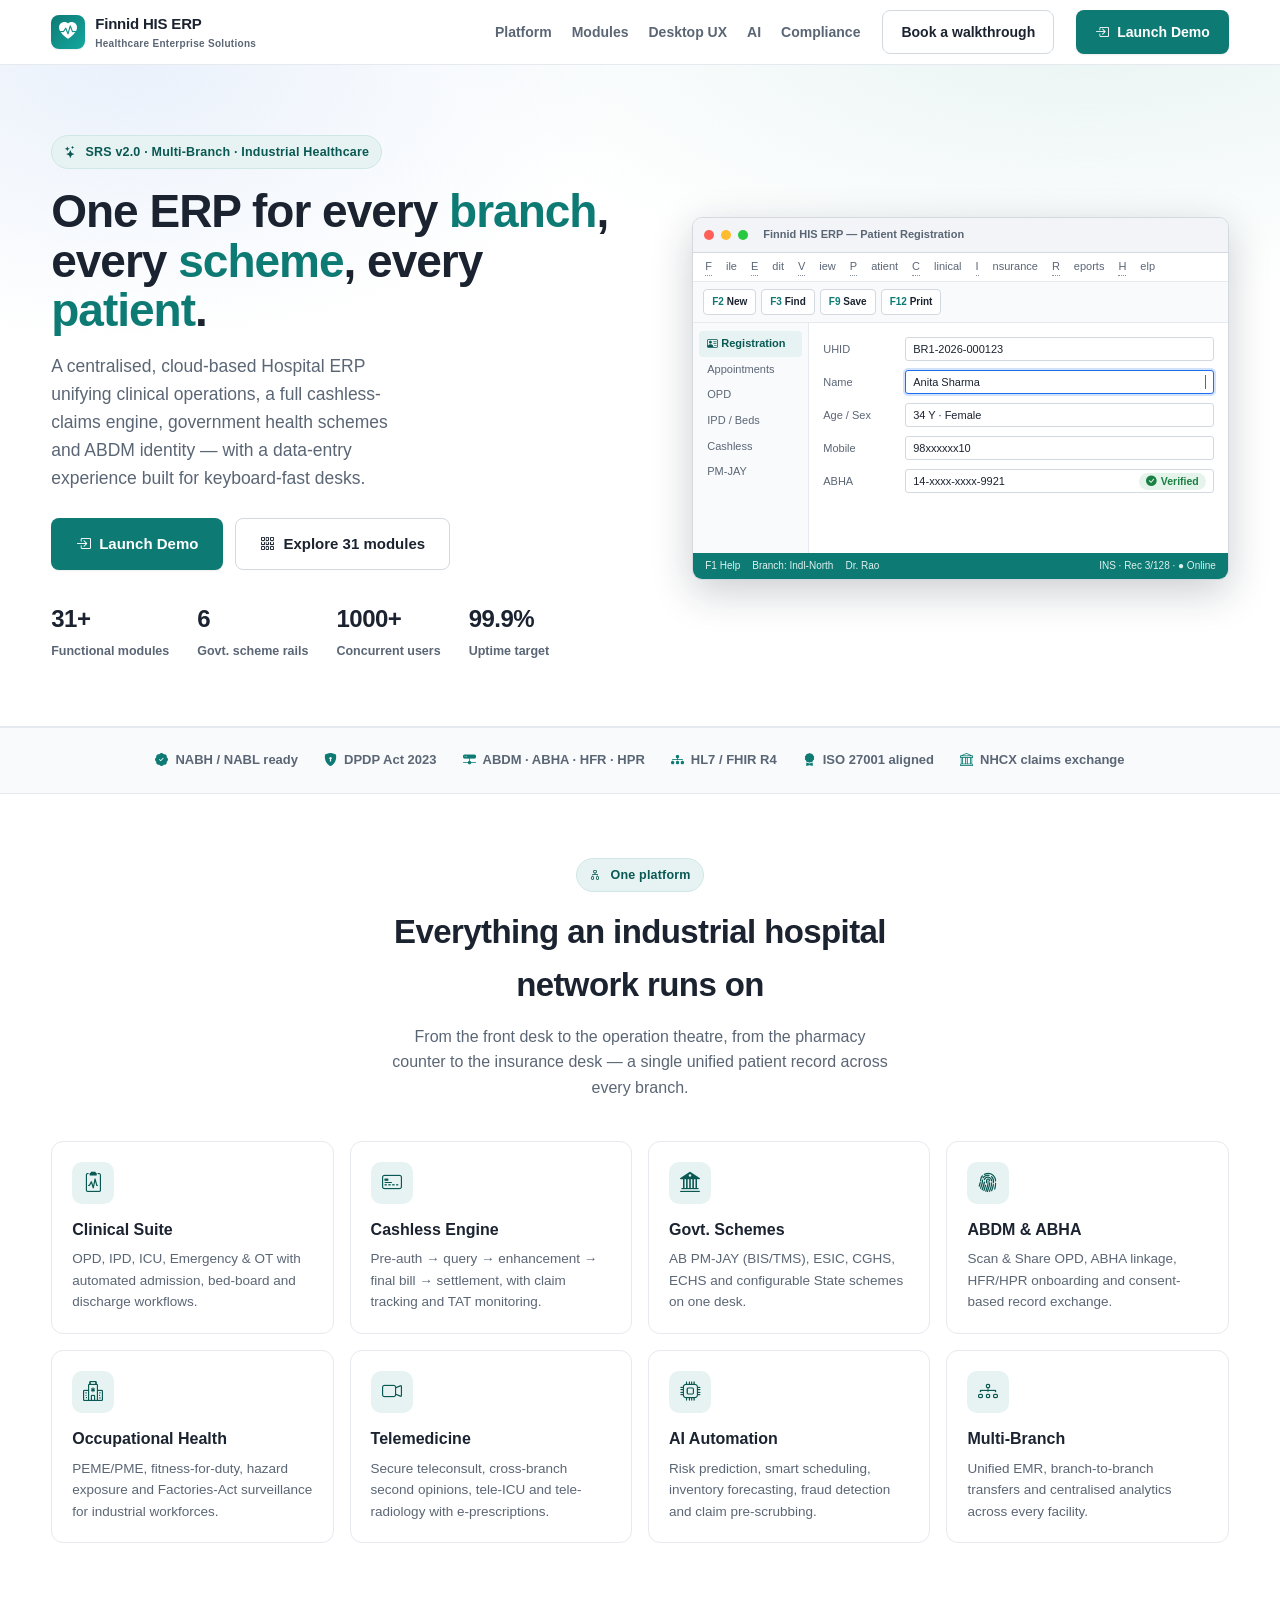
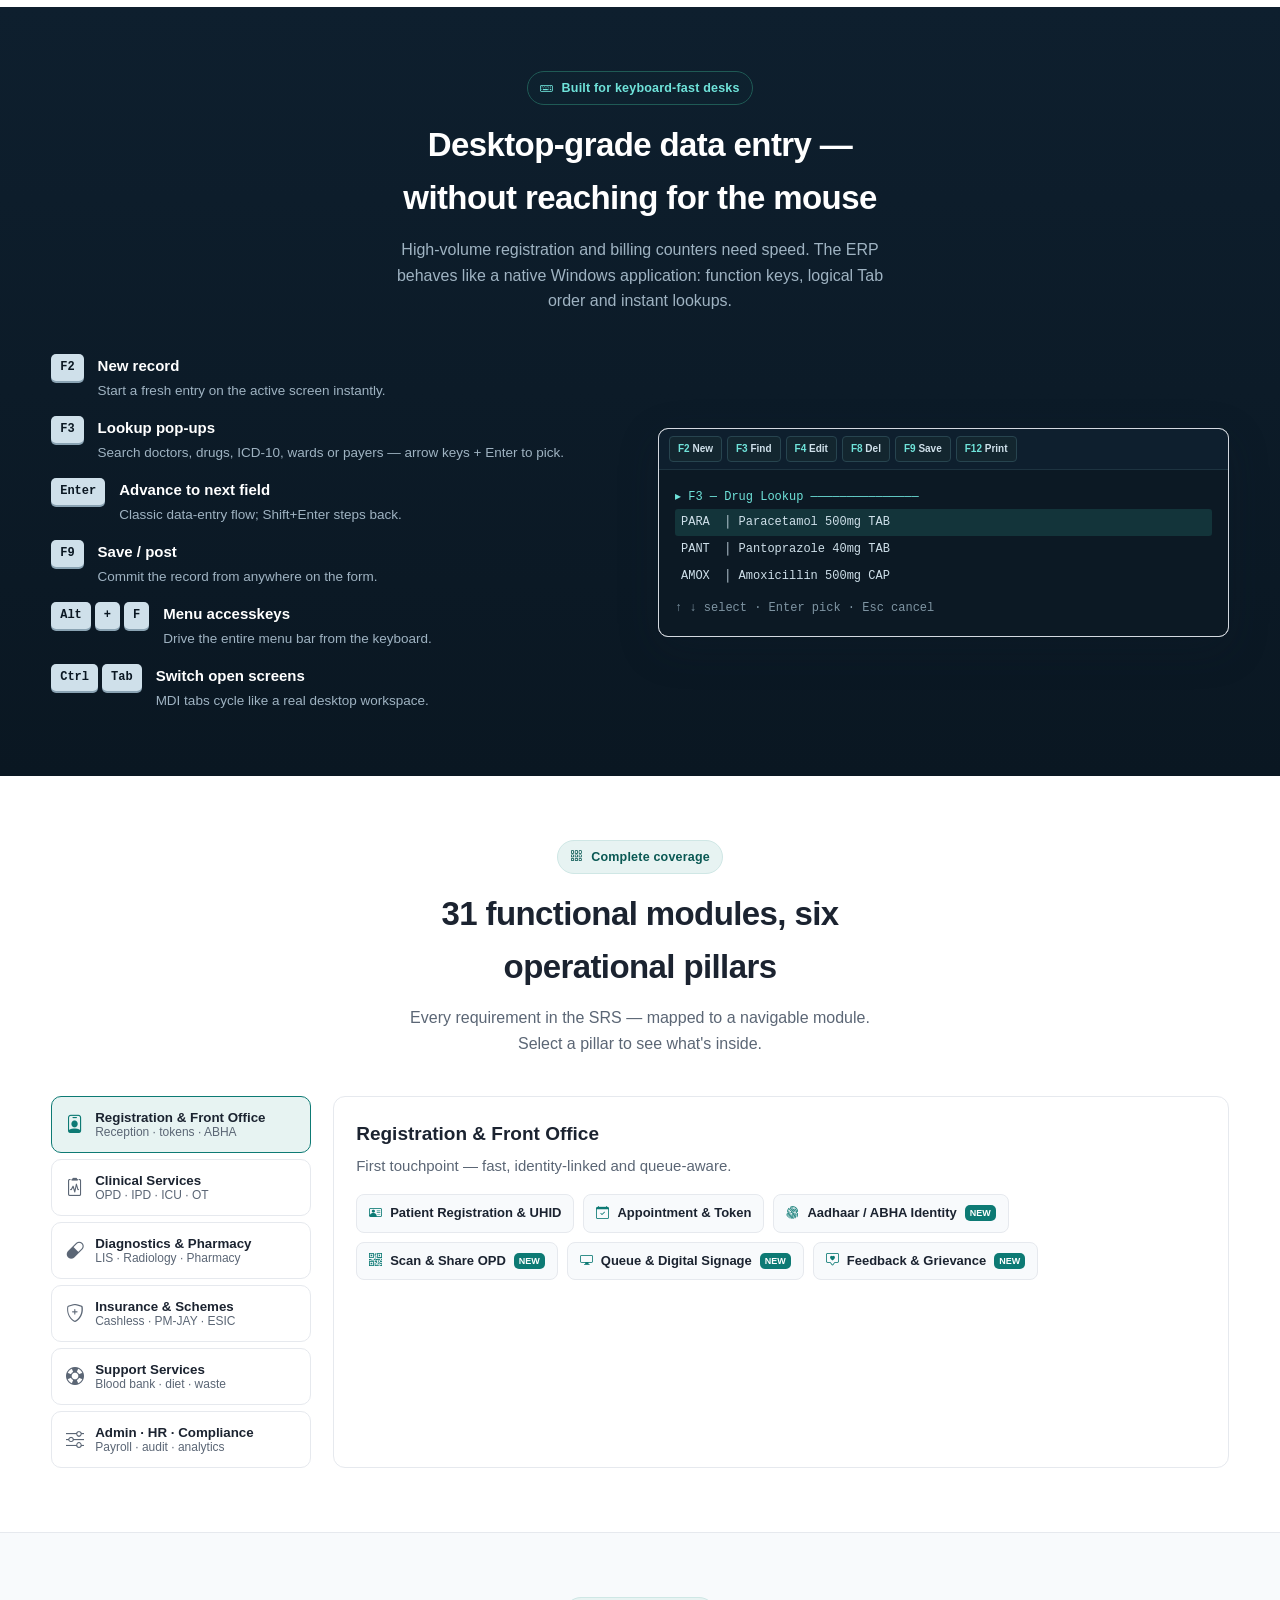
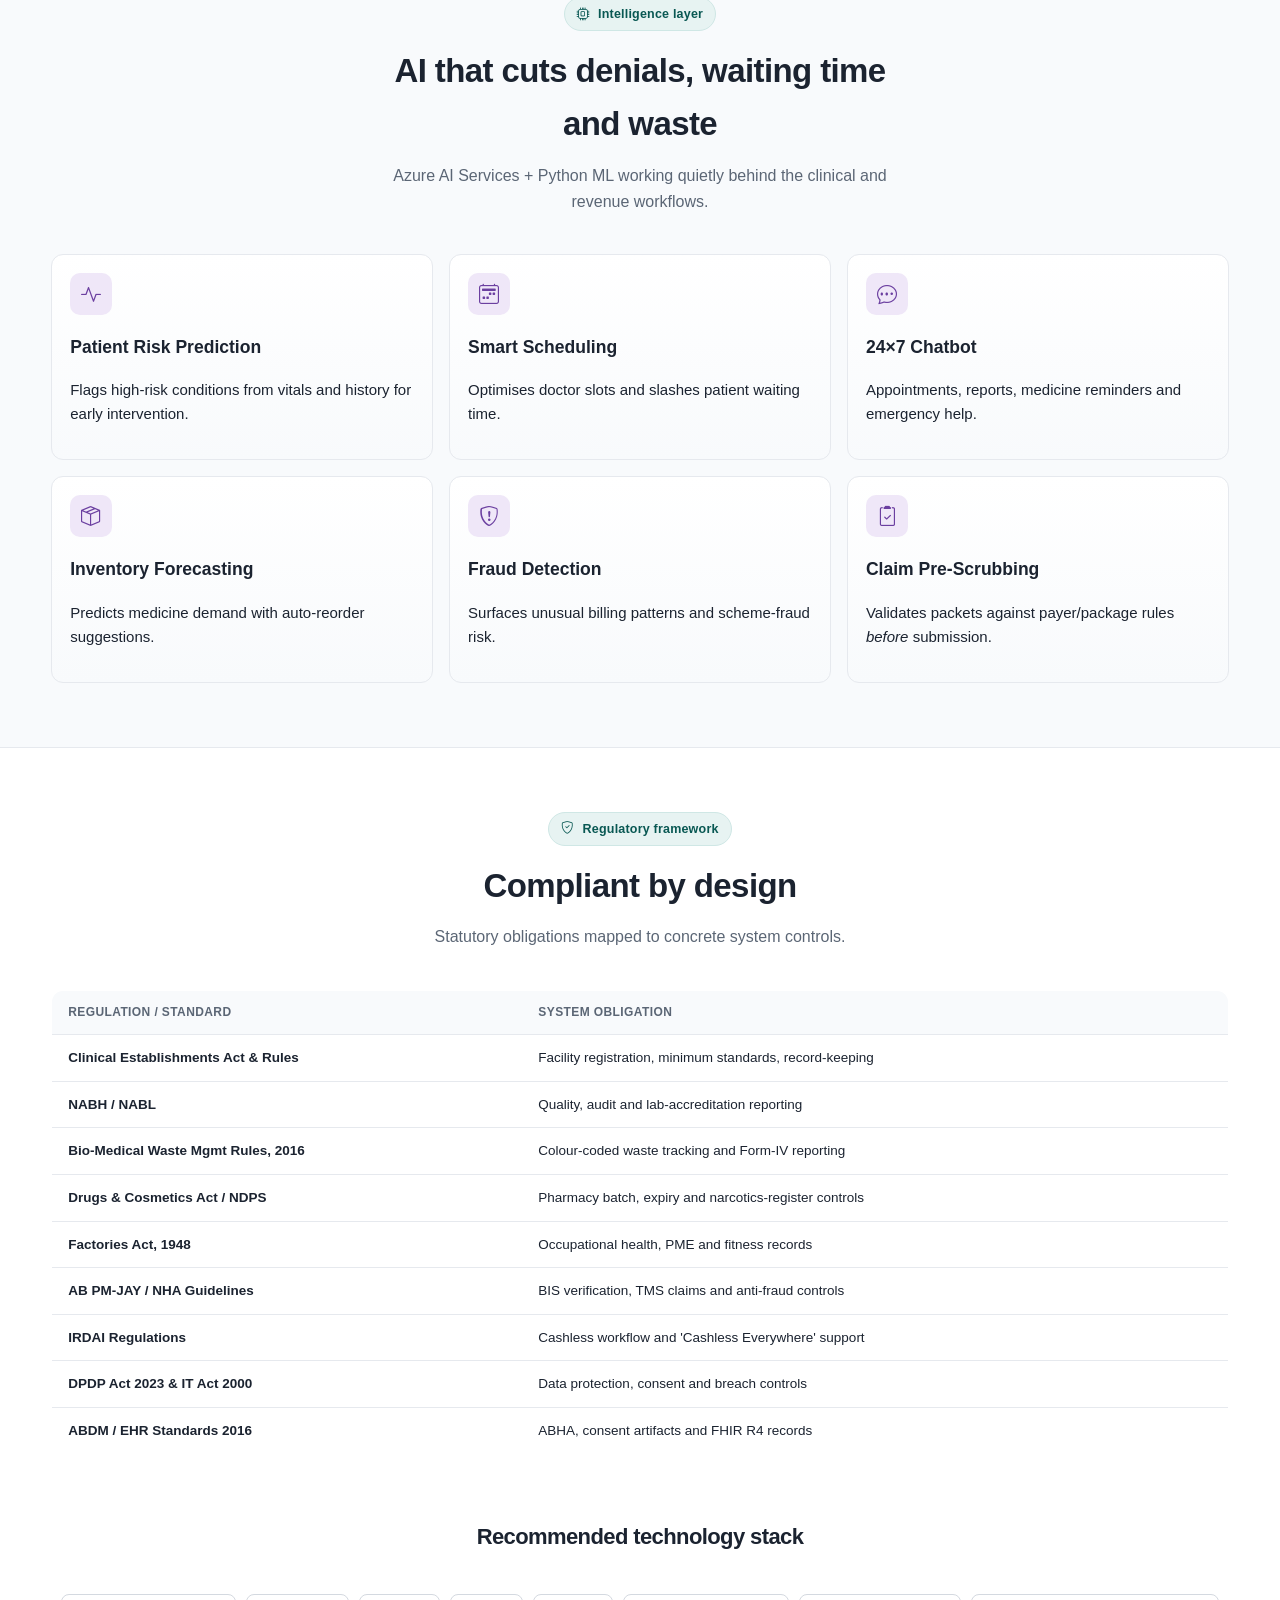
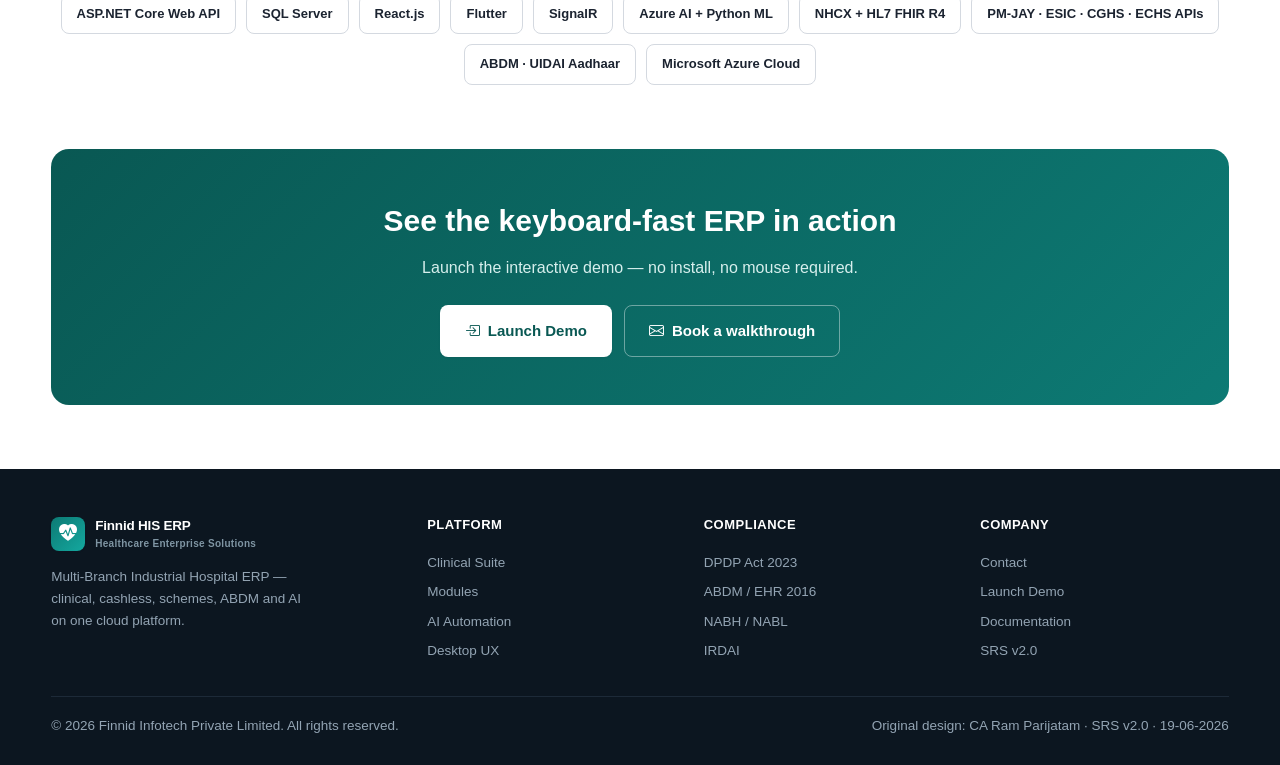
==== src/HIS.Api/wwwroot/index.html @ b5e7107e "Add Phase 2.4/2.5/5.1 clinical slices; commit HIS project source Wire up three clinical-core modules" ====
<!DOCTYPE html>
<html lang="en">
<head>
<meta charset="UTF-8">
<meta http-equiv="refresh" content="0; url=landing/index.html">
<title>Finnid HIS ERP</title>
<link rel="stylesheet" href="assets/css/tokens.css">
<style>
  body{font-family:var(--font-ui);display:grid;place-items:center;height:100vh;margin:0;background:var(--bg)}
  a{color:var(--brand);font-weight:700}
</style>
</head>
<body>
  <p>Loading Finnid HIS ERP… if you are not redirected, <a href="landing/index.html">open the landing page</a>.</p>
</body>
</html>
---- src/HIS.Api/wwwroot/assets/css/tokens.css ----
/* ============================================================================
   HIS ERP — Design Tokens (shared by landing + app)
   Finnid Infotech — Multi-Branch Industrial Hospital ERP
   ========================================================================== */

:root {
  /* ---- Brand / accent ---------------------------------------------------- */
  --brand:        #0d7a74;   /* healthcare teal            */
  --brand-600:    #0b6a65;
  --brand-700:    #095853;
  --brand-50:     #e7f3f2;
  --brand-100:    #cfe7e5;
  --accent:       #1f6feb;   /* action blue (links/primary) */
  --accent-600:   #1a5fce;

  /* ---- Neutral palette --------------------------------------------------- */
  --ink:          #1b2330;   /* primary text  */
  --ink-2:        #45506180; /* (unused alpha helper) */
  --muted:        #5b6675;   /* secondary text */
  --muted-2:      #8a93a1;
  --line:         #d4d9e0;   /* borders */
  --line-2:       #e6e9ee;
  --bg:           #f4f6f9;   /* app canvas */
  --bg-2:         #eceff3;
  --surface:      #ffffff;
  --surface-2:    #f8fafc;

  /* ---- Status colors ----------------------------------------------------- */
  --ok:           #1a7f43;
  --ok-bg:        #e4f4ea;
  --warn:         #b9770a;
  --warn-bg:      #fbf0da;
  --danger:       #c2331f;
  --danger-bg:    #fce4e0;
  --info:         #1f6feb;
  --info-bg:      #e5effd;
  --purple:       #6b3fa0;
  --purple-bg:    #efe7f8;

  /* ---- Typography -------------------------------------------------------- */
  --font-ui: "Segoe UI", Roboto, "Helvetica Neue", Arial, system-ui, sans-serif;
  --font-mono: "Cascadia Mono", "Consolas", "SF Mono", ui-monospace, monospace;

  /* ---- Desktop density --------------------------------------------------- */
  --row-h:        26px;      /* form control height */
  --grid-row-h:   24px;      /* data grid row height */
  --fs:           12.5px;    /* base app font */
  --fs-sm:        11.5px;
  --fs-xs:        10.5px;
  --radius:       3px;       /* sharp, desktop-ish corners */
  --radius-lg:    5px;

  /* ---- Elevation --------------------------------------------------------- */
  --shadow-1: 0 1px 2px rgba(20,30,45,.08);
  --shadow-2: 0 4px 14px rgba(20,30,45,.14);
  --shadow-3: 0 12px 40px rgba(20,30,45,.22);

  /* ---- Chrome heights ---------------------------------------------------- */
  --h-titlebar: 30px;
  --h-menubar:  26px;
  --h-toolbar:  38px;
  --h-tabstrip: 30px;
  --h-status:   24px;
  --w-sidebar:  236px;
}

* { box-sizing: border-box; }

html, body { margin: 0; padding: 0; }

/* Shared focus ring — strong & visible for keyboard-first use */
:focus-visible {
  outline: 2px solid var(--accent);
  outline-offset: 1px;
}

::selection { background: var(--brand-100); }

/* Utility status pills reused across landing + app */
.pill {
  display: inline-flex; align-items: center; gap: 4px;
  font-size: var(--fs-xs); font-weight: 600; line-height: 1;
  padding: 3px 7px; border-radius: 10px; white-space: nowrap;
}
.pill--ok     { color: var(--ok);     background: var(--ok-bg); }
.pill--warn   { color: var(--warn);   background: var(--warn-bg); }
.pill--danger { color: var(--danger); background: var(--danger-bg); }
.pill--info   { color: var(--info);   background: var(--info-bg); }
.pill--purple { color: var(--purple); background: var(--purple-bg); }
.pill--muted  { color: var(--muted);  background: var(--bg-2); }
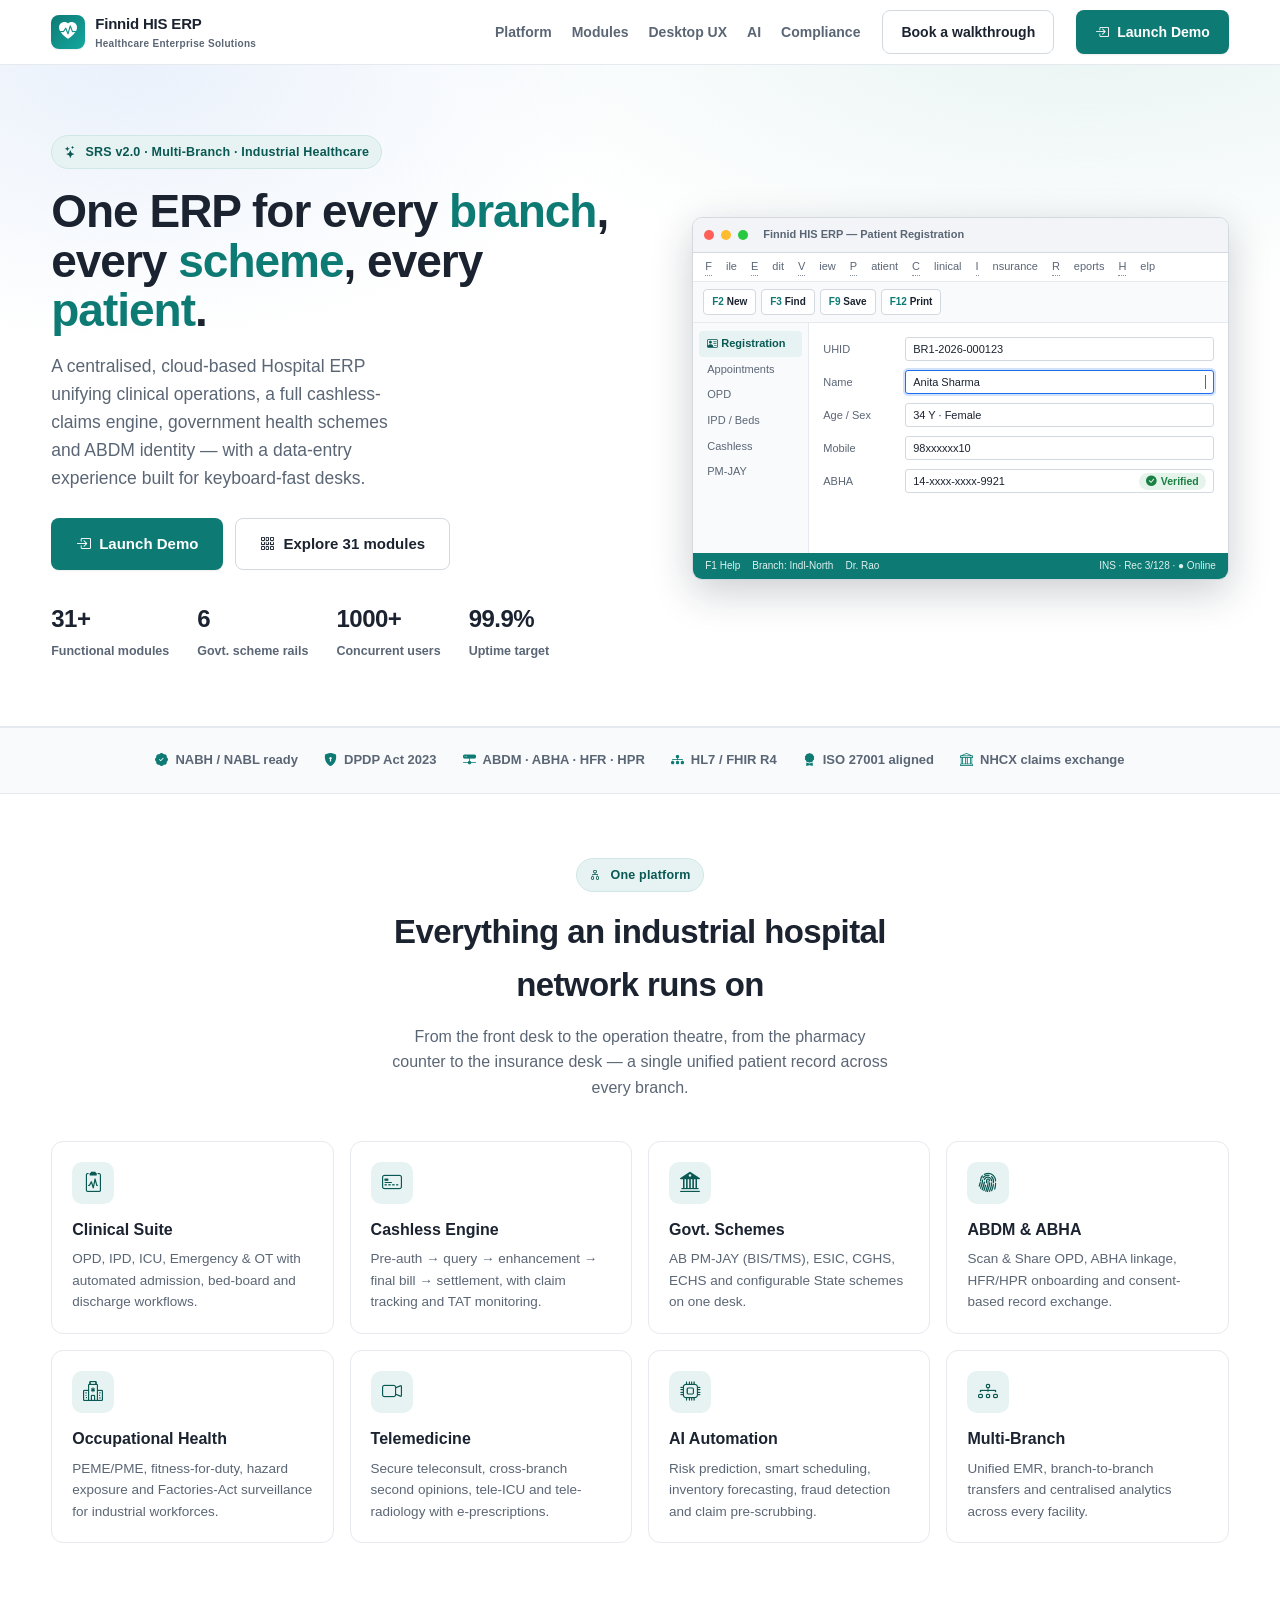
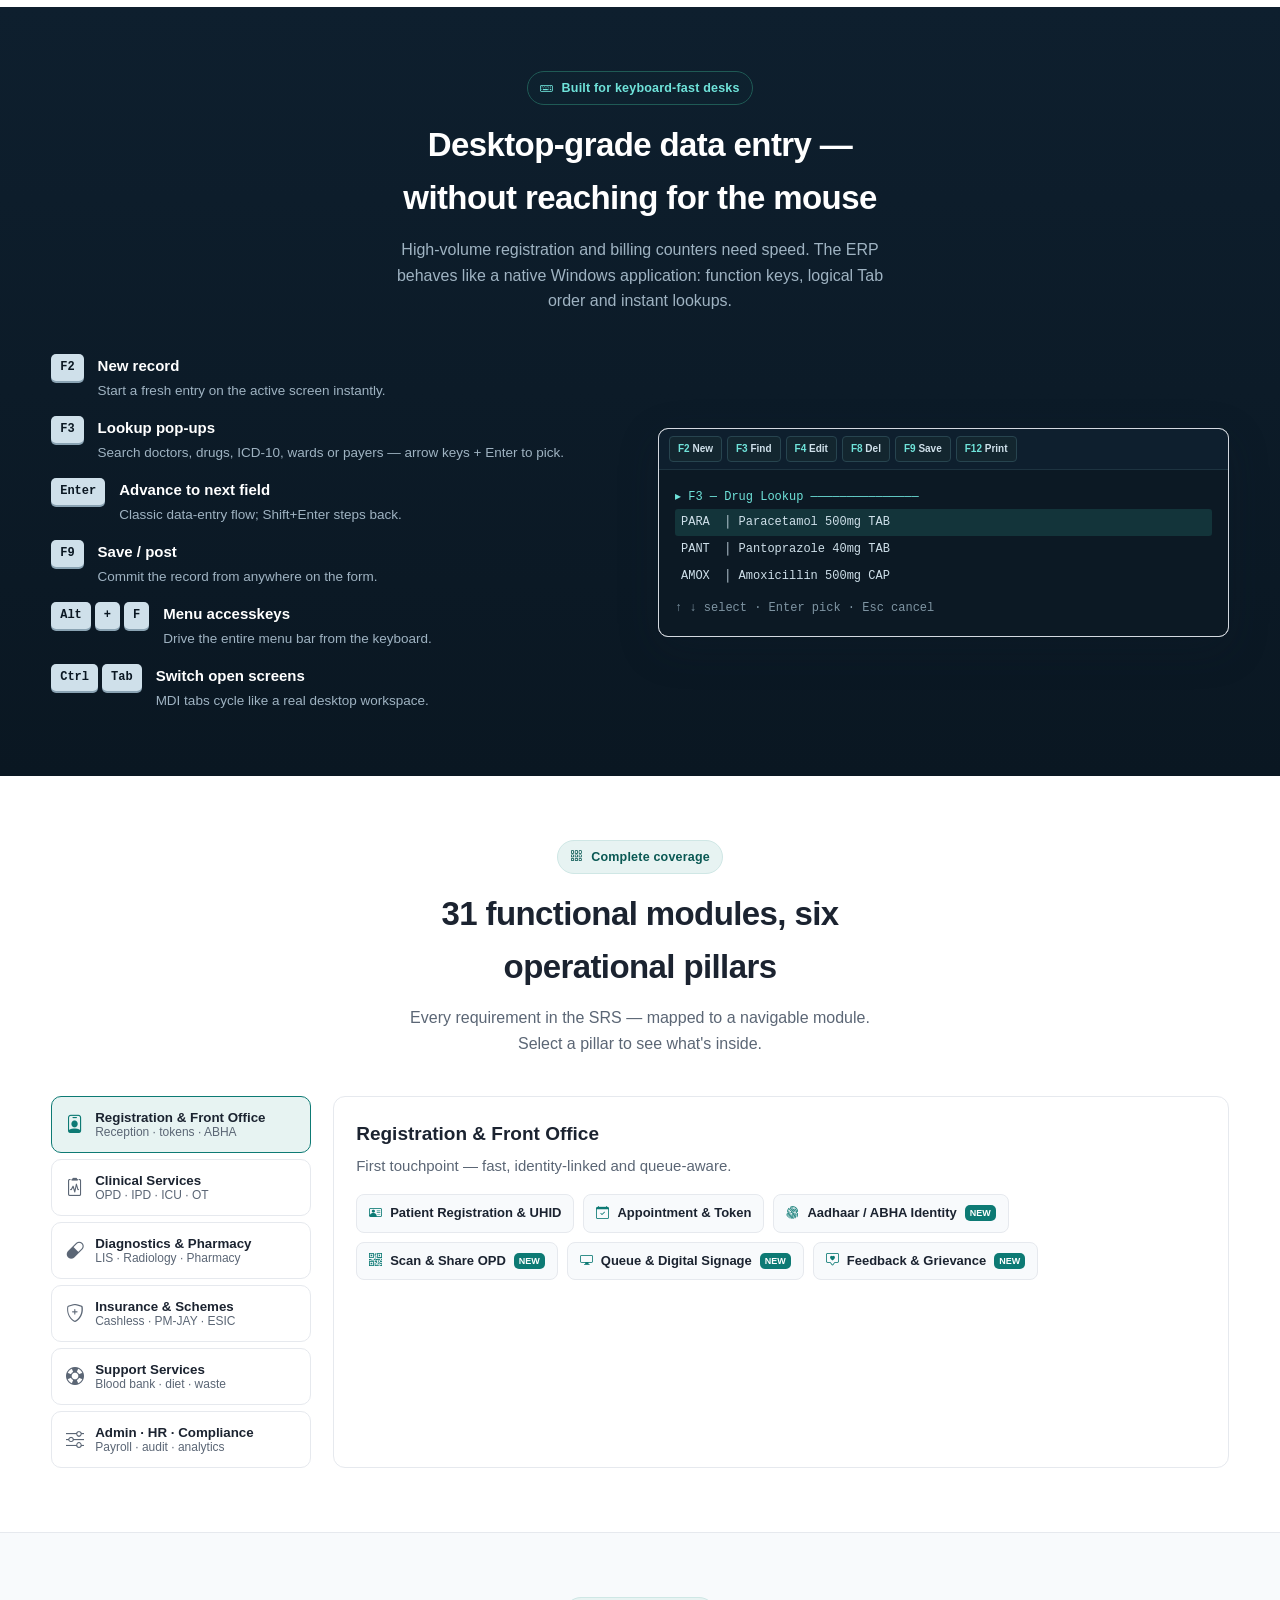
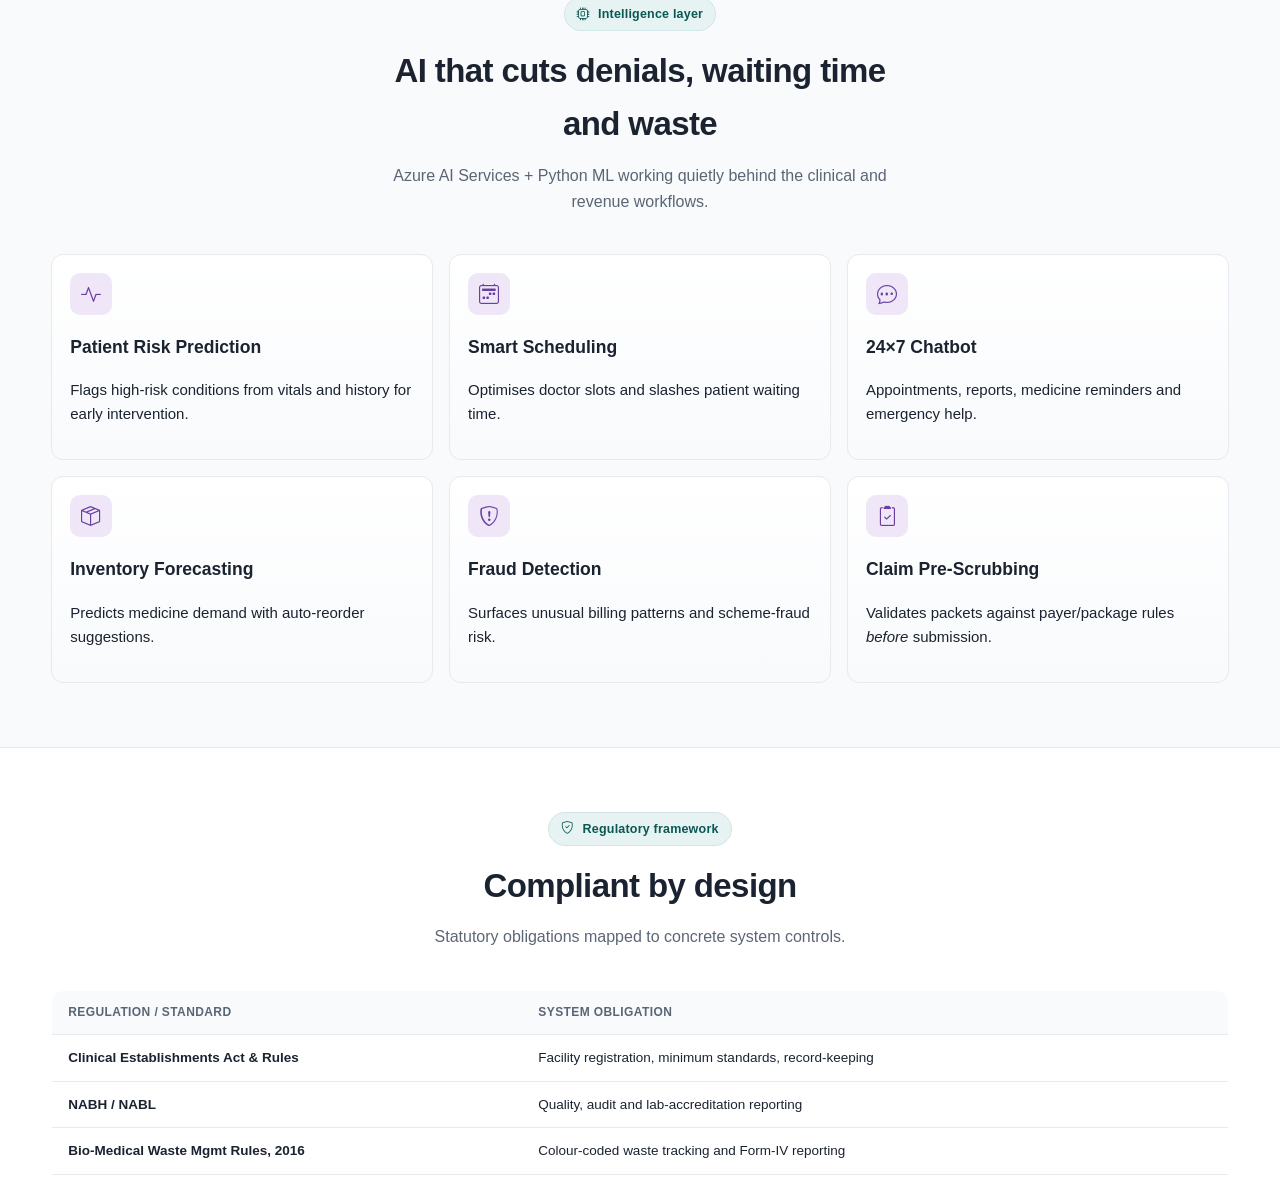
==== commit b0a13197: "fix(ui): add brand favicon + stop empty login alert box rendering Resume the run/render thread. Veri" ====
--- a/src/HIS.Api/wwwroot/index.html
+++ b/src/HIS.Api/wwwroot/index.html
@@ -3,6 +3,7 @@
 <head>
 <meta charset="UTF-8">
 <meta http-equiv="refresh" content="0; url=landing/index.html">
+<link rel="icon" href="/favicon.svg" type="image/svg+xml">
 <title>Finnid HIS ERP</title>
 <link rel="stylesheet" href="assets/css/tokens.css">
 <style>
